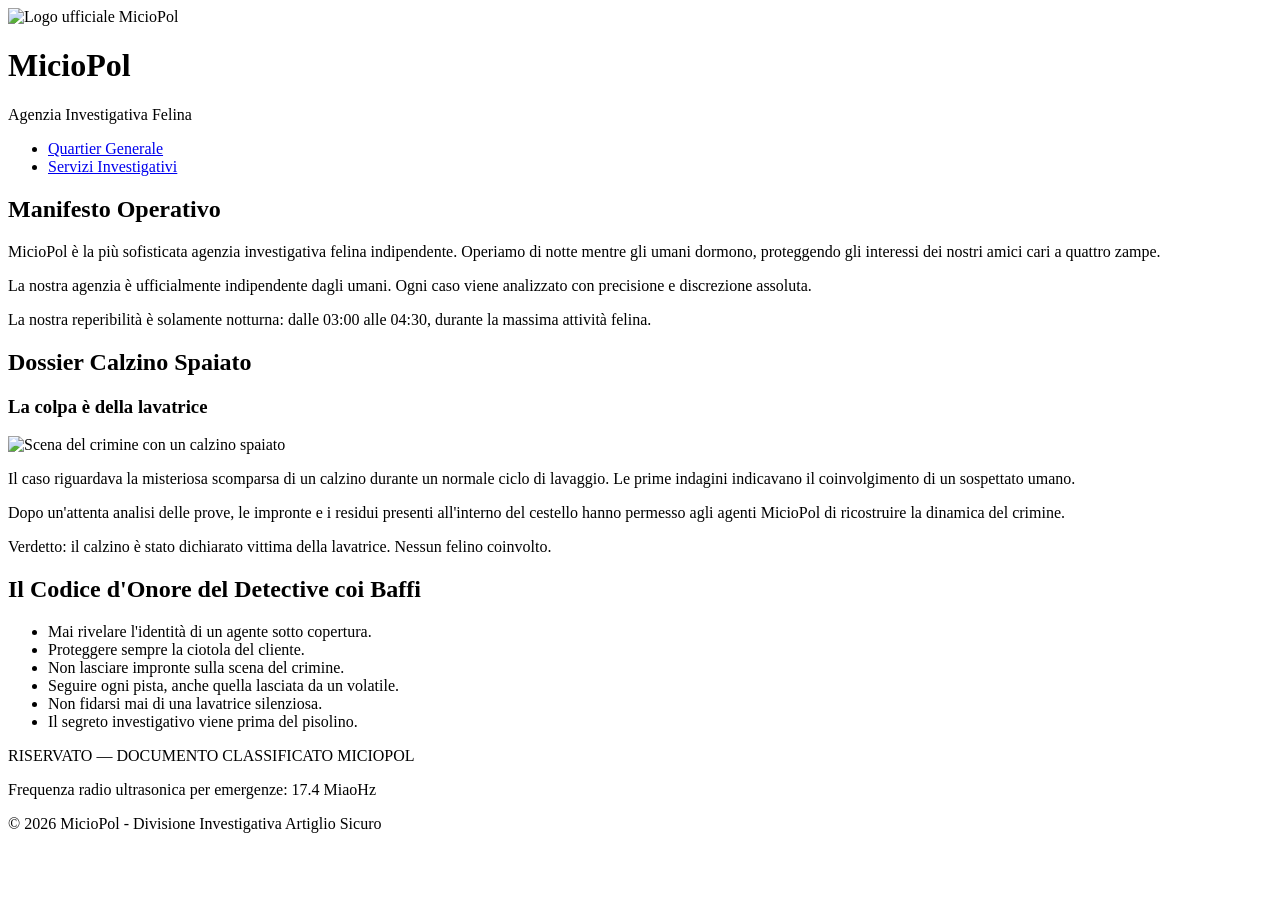
==== index.html @ 5b353543 "struttura semantica home page con bollettino investigativo" ====
<!DOCTYPE html>
<html lang="it">
<head>
    <meta charset="UTF-8">
    <meta name="viewport" content="width=device-width, initial-scale=1.0">
    <title>MicioPol - Agenzia Investigativa Felina</title>
</head>

<body>

    <header>
        <img src="img/logo-miciopol.png" alt="Logo ufficiale MicioPol">

        <h1>MicioPol</h1>

        <p>Agenzia Investigativa Felina </p>
    </header>

    <nav>
        <ul>
            <li>
                <a href="index.html">Quartier Generale</a>
            </li>
            <li>
                <a href="servizi.html">Servizi Investigativi</a>
            </li>
        </ul>
    </nav>

    <main>

        <section>
            <h2>Manifesto Operativo</h2>

            <p>
                MicioPol è la più sofisticata agenzia investigativa felina
                indipendente. Operiamo di notte mentre gli umani dormono,
                proteggendo gli interessi dei nostri amici cari a quattro zampe.
            </p>

            <p>
                La nostra agenzia è ufficialmente indipendente dagli umani.
                Ogni caso viene analizzato con precisione e discrezione
                assoluta.
            </p>

            <p>
                La nostra reperibilità è solamente notturna:
                dalle 03:00 alle 04:30, durante la massima attività felina.
            </p>
        </section>

        <article>
            <h2>Dossier Calzino Spaiato</h2>

            <h3>La colpa è della lavatrice</h3>

            <img
                src="img/dossier-calzino.jpg"
                alt="Scena del crimine con un calzino spaiato"
            >

            <p>
                Il caso riguardava la misteriosa scomparsa di un calzino
                durante un normale ciclo di lavaggio. Le prime indagini
                indicavano il coinvolgimento di un sospettato umano.
            </p>

            <p>
                Dopo un'attenta analisi delle prove, le impronte e i residui
                presenti all'interno del cestello hanno permesso agli agenti
                MicioPol di ricostruire la dinamica del crimine.
            </p>

            <p>
                Verdetto: il calzino è stato dichiarato vittima della
                lavatrice. Nessun felino coinvolto.
            </p>
        </article>

        <aside>
            <h2>Il Codice d'Onore del Detective coi Baffi</h2>

            <ul>
                <li>Mai rivelare l'identità di un agente sotto copertura.</li>
                <li>Proteggere sempre la ciotola del cliente.</li>
                <li>Non lasciare impronte sulla scena del crimine.</li>
                <li>Seguire ogni pista, anche quella lasciata da un volatile.</li>
                <li>Non fidarsi mai di una lavatrice silenziosa.</li>
                <li>Il segreto investigativo viene prima del pisolino.</li>
            </ul>
        </aside>

    </main>

    <footer>
        <p>RISERVATO — DOCUMENTO CLASSIFICATO MICIOPOL</p>

        <p>Frequenza radio ultrasonica per emergenze: 17.4 MiaoHz</p>

        <p>
            &copy; 2026 MicioPol - Divisione Investigativa Artiglio Sicuro
        </p>
    </footer>

</body>
</html>
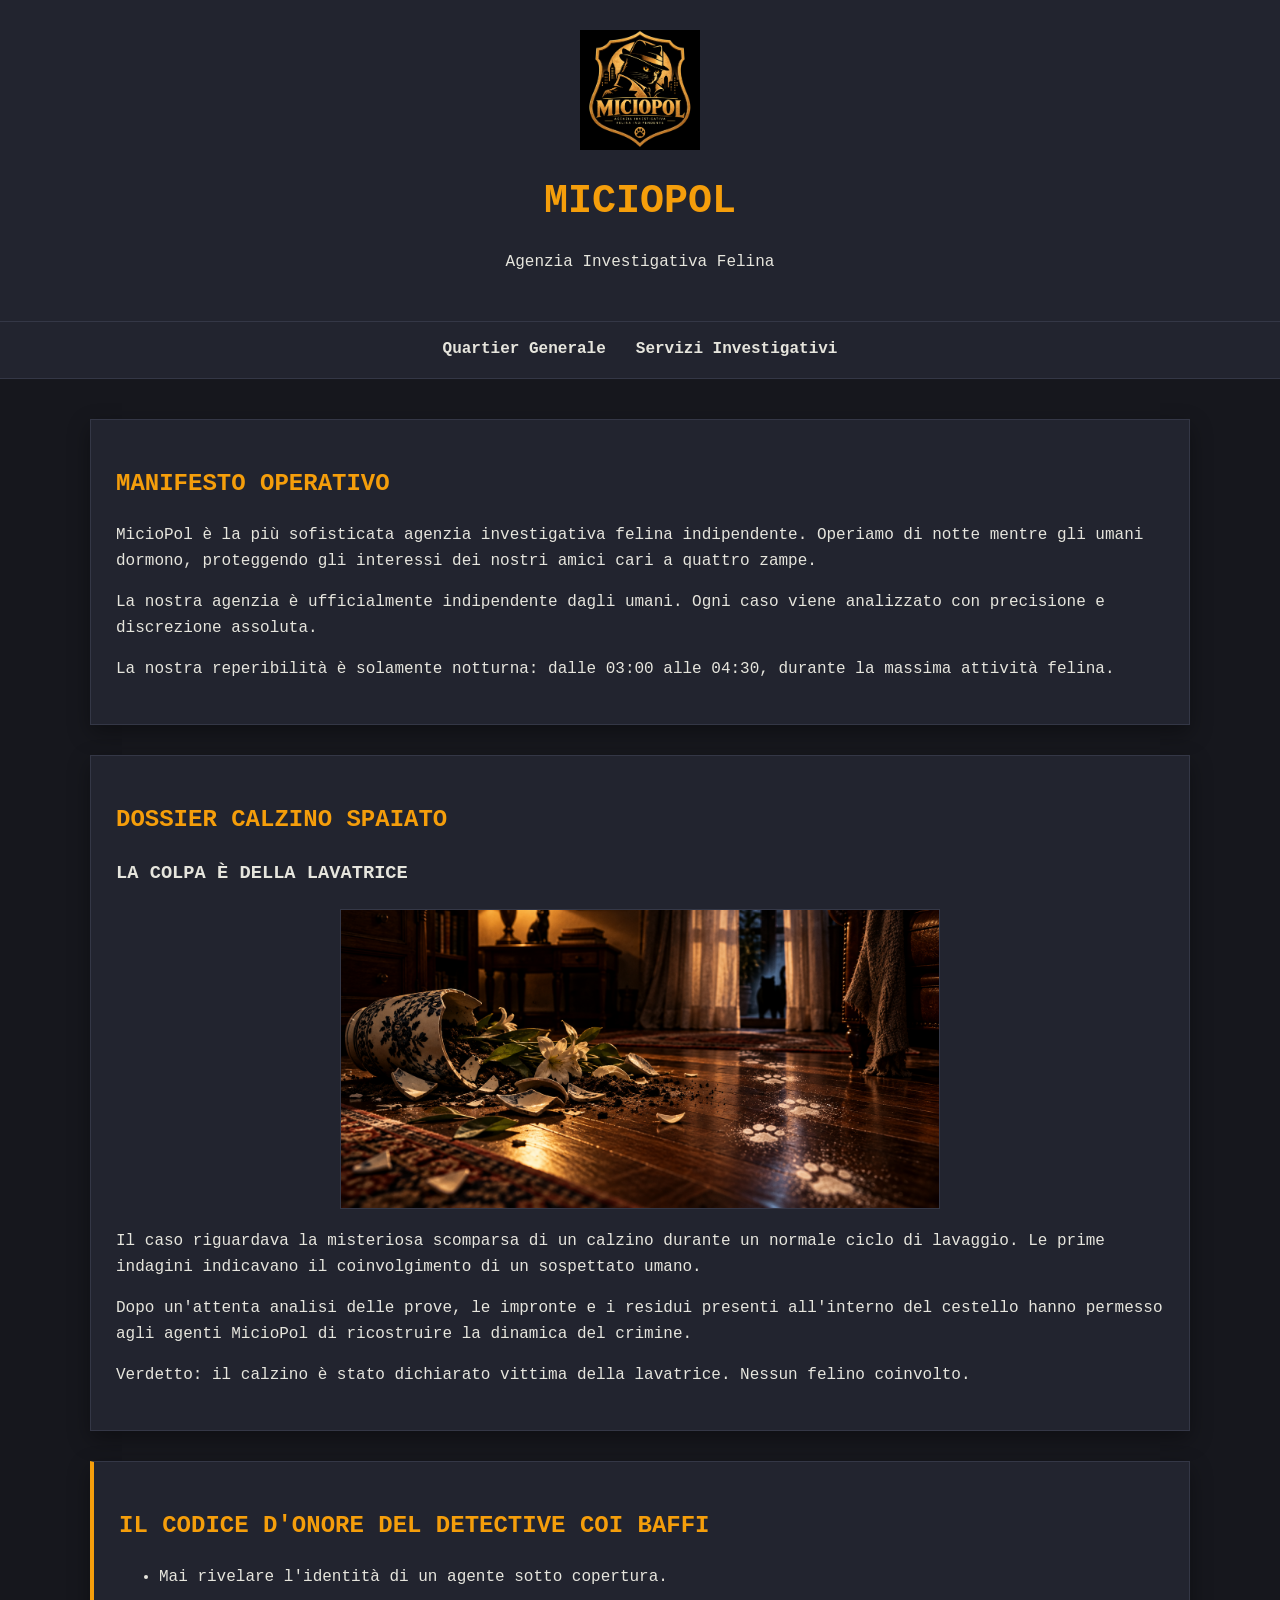
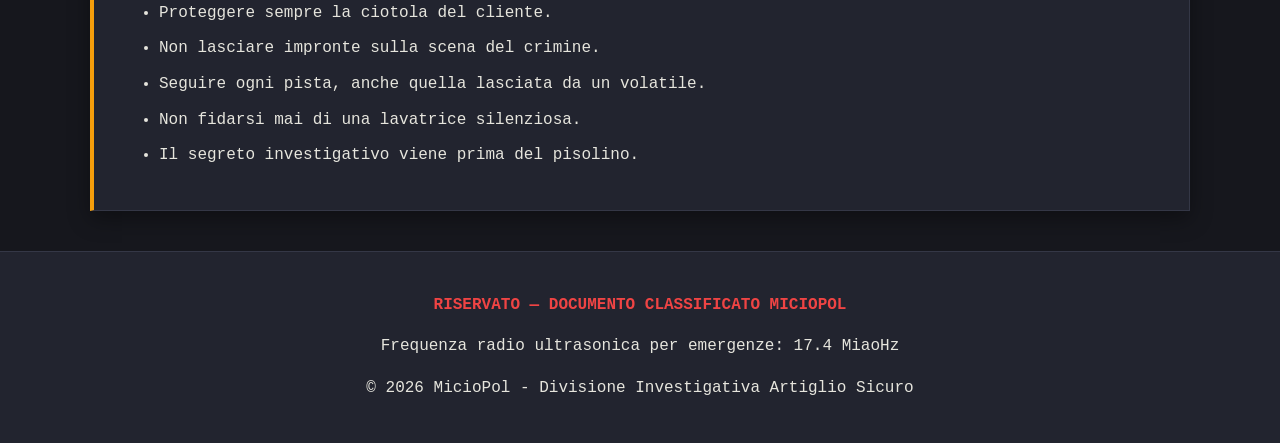
==== commit bc058a64: "applicata palette noir, box model e ombreggiature" ====
--- a/index.html
+++ b/index.html
@@ -4,6 +4,7 @@
     <meta charset="UTF-8">
     <meta name="viewport" content="width=device-width, initial-scale=1.0">
     <title>MicioPol - Agenzia Investigativa Felina</title>
+    <link rel="stylesheet" href="style.css">
 </head>
 
 <body>
@@ -56,7 +57,7 @@
             <h3>La colpa è della lavatrice</h3>
 
             <img
-                src="img/dossier-calzino.jpg"
+                src="img/dossier-calzino.png"
                 alt="Scena del crimine con un calzino spaiato"
             >
 
--- a/style.css
+++ b/style.css
@@ -0,0 +1,141 @@
+* {
+    box-sizing: border-box;
+}
+
+body {
+    margin: 0;
+    background-color: #16171d;
+    color: #e6e5dd;
+    font-family: "Courier New", monospace;
+    line-height: 1.6;
+}
+
+header {
+    padding: 30px;
+    text-align: center;
+    background-color: #22242f;
+    border-bottom: 1px solid #343746;
+}
+
+header img {
+    width: 120px;
+    height: 120px;
+    object-fit: contain;
+}
+
+h1,
+h2,
+h3 {
+    text-transform: uppercase;
+}
+
+h1 {
+    margin: 10px 0;
+    color: #f59e0b;
+    font-size: 2.5rem;
+}
+
+h2 {
+    color: #f59e0b;
+}
+
+h3 {
+    color: #e6e5dd;
+}
+
+nav {
+    background-color: #22242f;
+    border-bottom: 1px solid #343746;
+    padding: 15px;
+}
+
+nav ul {
+    display: flex;
+    justify-content: center;
+    gap: 30px;
+    list-style: none;
+    margin: 0;
+    padding: 0;
+}
+
+nav a {
+    color: #e6e5dd;
+    text-decoration: none;
+    font-weight: bold;
+}
+
+nav a:hover {
+    color: #f59e0b;
+}
+
+main {
+    width: 90%;
+    max-width: 1100px;
+    margin: 40px auto;
+}
+
+section,
+article,
+aside {
+    background-color: #22242f;
+    border: 1px solid #343746;
+    padding: 25px;
+    margin-bottom: 30px;
+    box-shadow: 0 8px 20px rgba(0, 0, 0, 0.35);
+}
+
+article img {
+    display: block;
+    width: 100%;
+    max-width: 600px;
+    height: 300px;
+    object-fit: cover;
+    margin: 20px auto;
+    border: 1px solid #343746;
+}
+
+article strong {
+    color: #f59e0b;
+}
+
+aside {
+    border-left: 4px solid #f59e0b;
+}
+
+aside li {
+    margin-bottom: 10px;
+}
+
+footer {
+    padding: 25px;
+    text-align: center;
+    background-color: #22242f;
+    border-top: 1px solid #343746;
+}
+
+footer p:first-child {
+    color: #ef4444;
+    font-weight: bold;
+}
+
+@media (max-width: 700px) {
+    nav ul {
+        flex-direction: column;
+        align-items: center;
+        gap: 10px;
+    }
+
+    main {
+        width: 95%;
+    }
+
+    section,
+    article,
+    aside {
+        padding: 18px;
+    }
+
+    h1 {
+        font-size: 2rem;
+    }
+}
